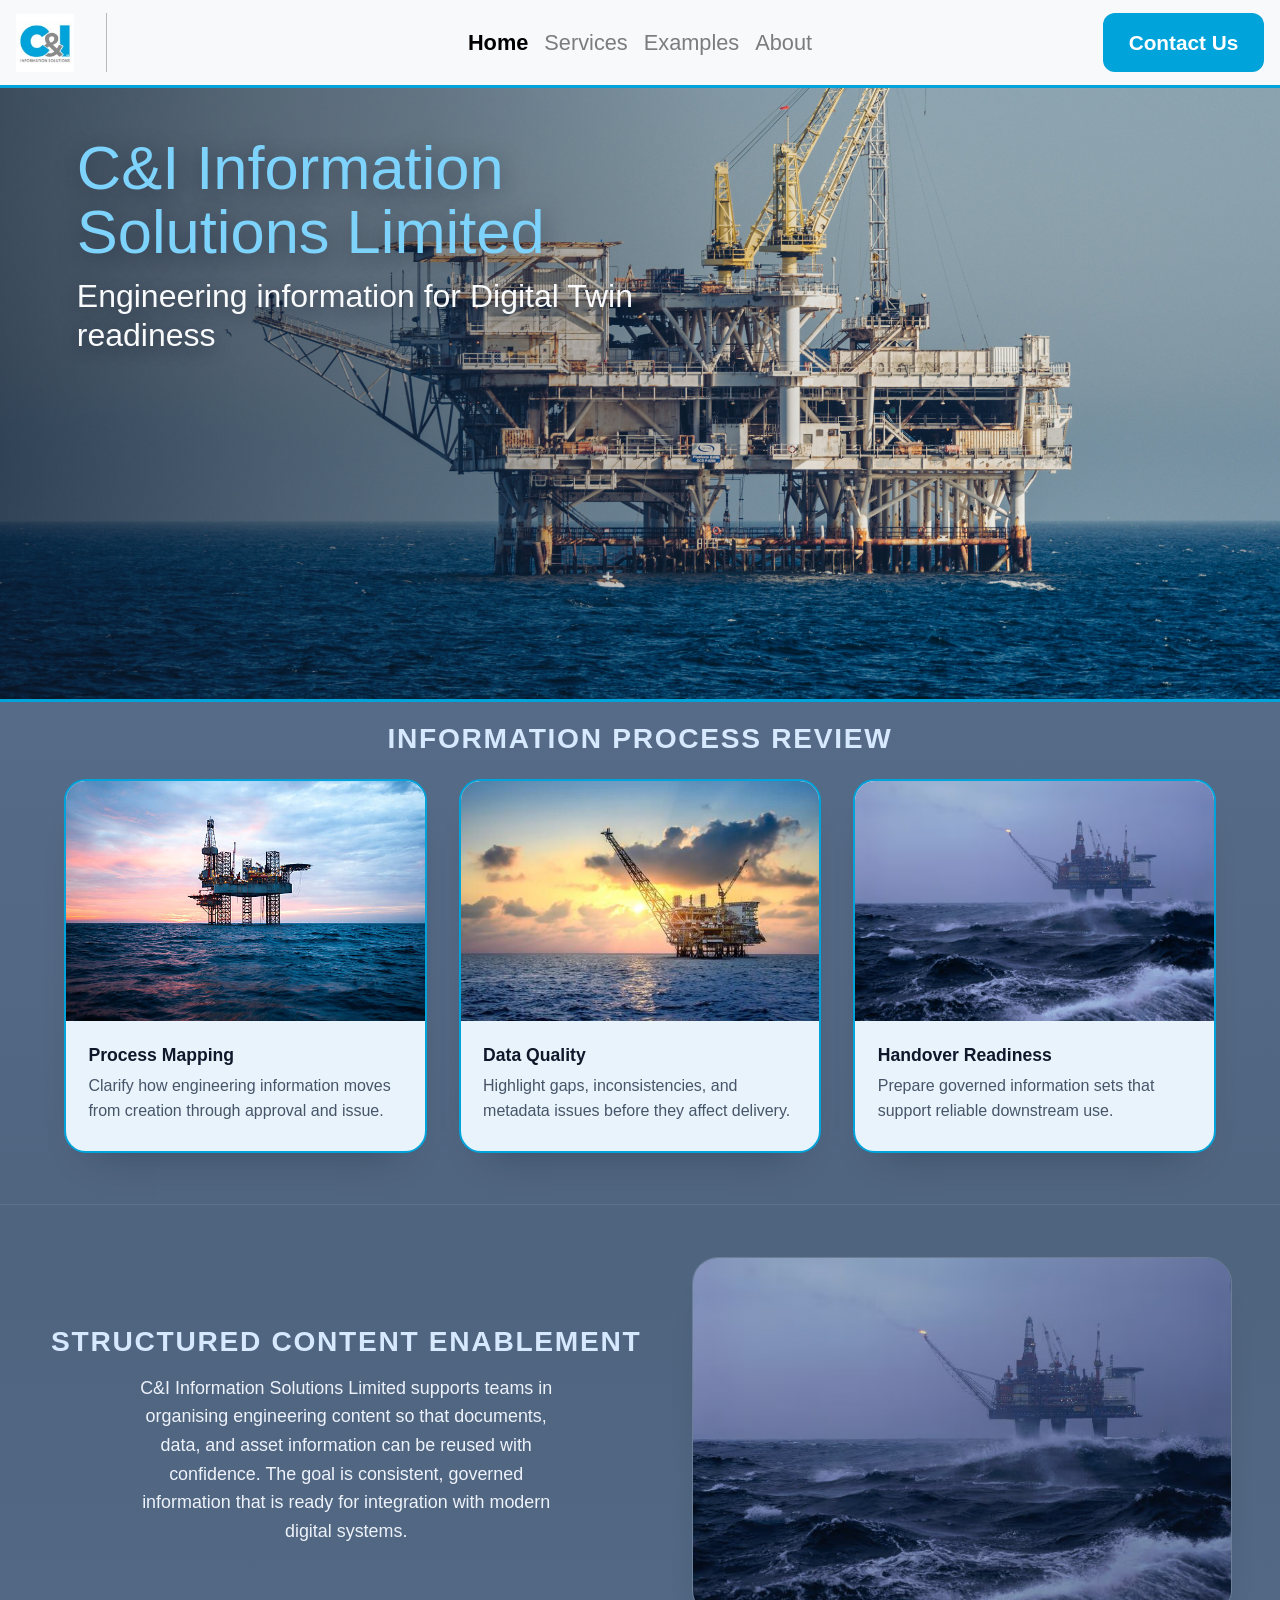
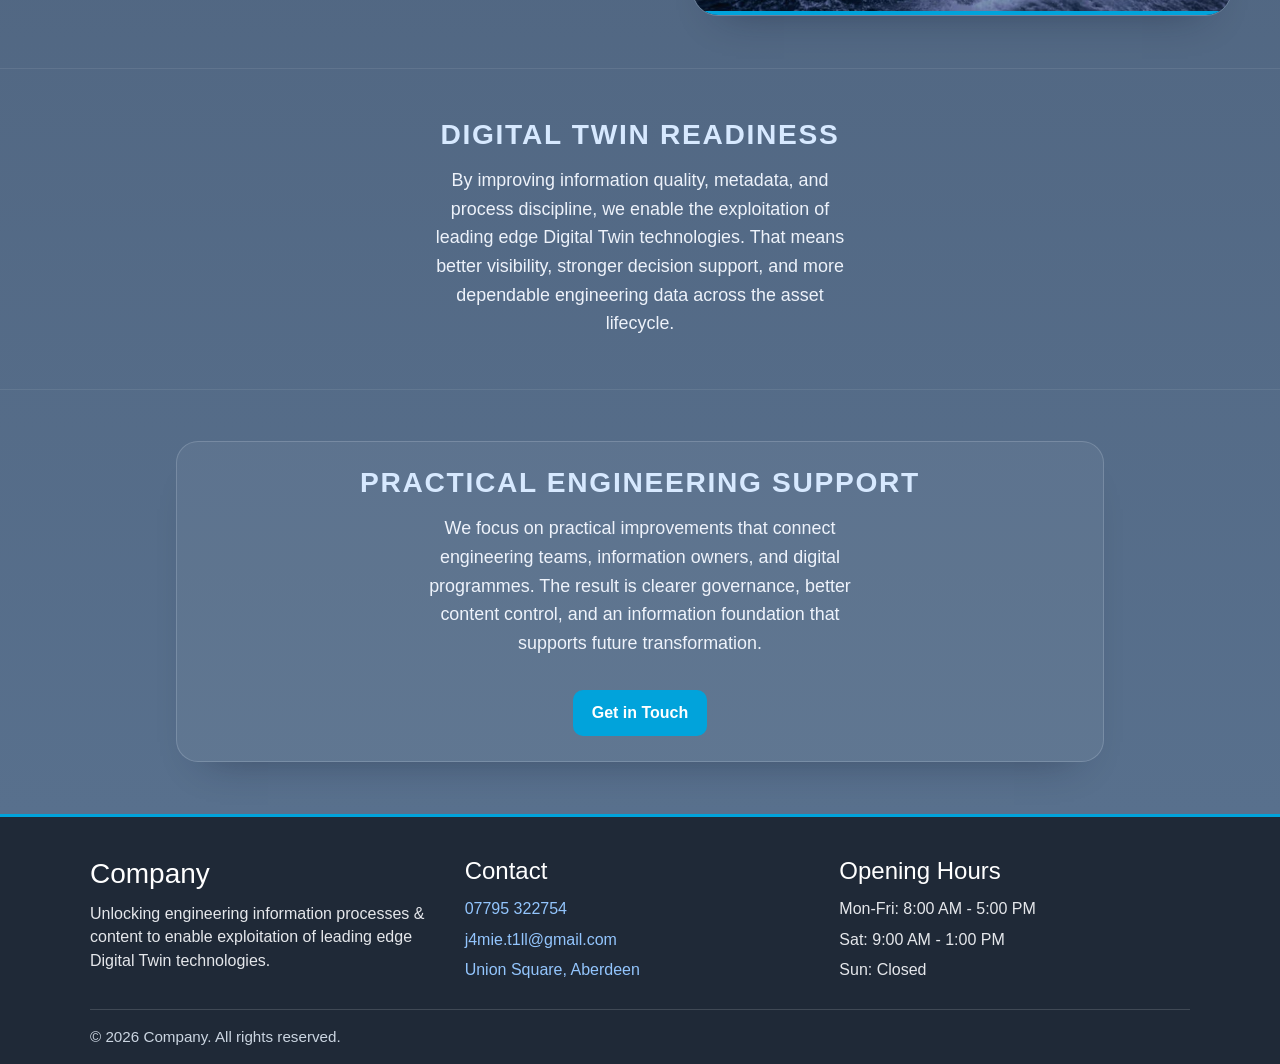
==== index.html @ 74196234 "Upload Fix - Need to organise files next" ====
<!DOCTYPE html>
<html>
<head>
    <title> Home</title>
  <meta name="viewport" content="width=device-width, initial-scale=1">
    <link rel="stylesheet" href="index.css">
    <link rel="stylesheet" href="https://codepen.io/GreenSock/pen/7ba936b34824fefdccfe2c6d9f0b740b.css">
    <link rel="stylesheet" href="https://cdn.jsdelivr.net/npm/bootstrap@4.4.1/dist/css/bootstrap.min.css" integrity="sha384-Vkoo8x4CGsO3+Hhxv8T/Q5PaXtkKtu6ug5TOeNV6gBiFeWPGFN9MuhOf23Q9Ifjh" crossorigin="anonymous">
   
    
</head>

<body id="body">

<nav class="navbar navbar-expand-lg navbar-light bg-light paddingtop-20">
  <a class="navbar-brand" href="#">
    <img class="navbar-logo" src="Logo.jpg" alt="Company logo">
  </a>
  <button class="navbar-toggler" type="button" data-toggle="collapse" data-target="#navbarNav" aria-controls="navbarNav" aria-expanded="false" aria-label="Toggle navigation">
    <span class="navbar-toggler-icon"></span>
  </button>
  <div class="collapse navbar-collapse nav-divider" id="navbarNav">
    <ul class="navbar-nav ">
      <li class="nav-item active">
        <a class="nav-link active" href="index.html">Home <span class="sr-only">(current)</span> </a>
      </li>
      <li class="nav-item">
        <a class="nav-link" href="services.html">Services</a>
      </li>
      <li class="nav-item">
        <a class="nav-link" href="examples.html">Examples</a>
      </li>
       <li class="nav-item">
        <a class="nav-link" href="about.html">About</a>
      </li>
      
    
    </ul>
    <ul class="navbar-nav ml-auto">
          <li class="nav-item contact-tag">
        <a class="nav-link" href="contact.html">Contact Us </a>
      </li>
    </ul>

  </div>
</nav>



 <div class="sections">
  <div class="description panel solid center background1">
    <div><h1>C&amp;I Information Solutions Limited</h1>
      <h2>Engineering information for Digital Twin readiness</h2>
    </div>
  </div>
  
  
    <section class="panel home-section home-section--intro reveal-section">
      <div class="section-body">
        <h3 class="panel-card-title">Information Process Review</h3>
        <div class="intro-card-grid">
          <article class="intro-card">
            <img class="intro-card-image" src="background2.jpg" alt="Engineers reviewing project information" />
            <div class="intro-card-content">
              <h4>Process Mapping</h4>
              <p>Clarify how engineering information moves from creation through approval and issue.</p>
            </div>
          </article>
          <article class="intro-card">
            <img class="intro-card-image" src="background3.jpg" alt="Digital workflow and engineering data review" />
            <div class="intro-card-content">
              <h4>Data Quality</h4>
              <p>Highlight gaps, inconsistencies, and metadata issues before they affect delivery.</p>
            </div>
          </article>
          <article class="intro-card">
            <img class="intro-card-image" src="background4.png" alt="Structured engineering planning session" />
            <div class="intro-card-content">
              <h4>Handover Readiness</h4>
              <p>Prepare governed information sets that support reliable downstream use.</p>
            </div>
          </article>
        </div>
      </div>
  </section>
    <section class="panel home-section home-section--media reveal-section">
      <div class="section-body">
        <h3 class="panel-card-title">Structured Content Enablement</h3>
        <h2 class="panel__number">C&amp;I Information Solutions Limited supports teams in organising engineering content so that documents, data, and asset information can be reused with confidence. The goal is consistent, governed information that is ready for integration with modern digital systems.</h2>
      </div>
      <figure class="section-media">
        <img class="section-media-image" src="background4.png" alt="Engineering planning workspace" />
      </figure>
  </section>
    <section class="panel home-section home-section--offset reveal-section">
      <div class="section-body">
        <h3 class="panel-card-title">Digital Twin Readiness</h3>
        <h2 class="panel__number">By improving information quality, metadata, and process discipline, we enable the exploitation of leading edge Digital Twin technologies. That means better visibility, stronger decision support, and more dependable engineering data across the asset lifecycle.</h2>
      </div>
  </section>
    <section class="panel home-section home-section--cta reveal-section">
      <div class="section-body">
        <h3 class="panel-card-title">Practical Engineering Support</h3>
        <h2 class="panel__number">We focus on practical improvements that connect engineering teams, information owners, and digital programmes. The result is clearer governance, better content control, and an information foundation that supports future transformation.</h2>
        <a class="built-to-last-contact-btn" href="contact.html">Get in Touch</a>
      </div>
  </section>
  

</div>


<footer id="ffooter" class="site-footer">
  <div class="site-footer-inner">
    <div class="footer-col">
      <h3>Company</h3>
      <p>Unlocking engineering information processes &amp; content to enable exploitation of leading edge Digital Twin technologies.</p>
    </div>

    <div class="footer-col">
      <h4>Contact</h4>
      <p><a href="tel:07795322754">07795 322754</a></p>
      <p><a href="mailto:j4mie.t1ll@gmail.com">j4mie.t1ll@gmail.com</a></p>
      <p>
        <a href="https://maps.google.com/?q=Union+Square,+Aberdeen" target="_blank" rel="noopener noreferrer">
          Union Square, Aberdeen
        </a>
      </p>
    </div>

    <div class="footer-col">
      <h4>Opening Hours</h4>
      <p>Mon-Fri: 8:00 AM - 5:00 PM</p>
      <p>Sat: 9:00 AM - 1:00 PM</p>
      <p>Sun: Closed</p>
    </div>
  </div>

  <div class="site-footer-bottom">
    <p>&copy; 2026 Company. All rights reserved.</p>
  </div>
</footer>

<script src="https://code.jquery.com/jquery-3.4.1.slim.min.js" integrity="sha384-J6qa4849blE2+poT4WnyKhv5vZF5SrPo0iEjwBvKU7imGFAV0wwj1yYfoRSJoZ+n" crossorigin="anonymous"></script>
<script src="https://cdn.jsdelivr.net/npm/popper.js@1.16.0/dist/umd/popper.min.js" integrity="sha384-Q6E9RHvbIyZFJoft+2mJbHaEWldlvI9IOYy5n3zV9zzTtmI3UksdQRVvoxMfooAo" crossorigin="anonymous"></script>
<script src="https://cdn.jsdelivr.net/npm/bootstrap@4.4.1/dist/js/bootstrap.min.js" integrity="sha384-wfSDF2E50Y2D1uUdj0O3uMBJnjuUD4Ih7YwaYd1iqfktj0Uod8GCExl3Og8ifwB6" crossorigin="anonymous"></script>
<script src="navbar-scroll.js"></script>
<script src="index.js"></script>
</body>

</html>
---- index.css ----
html, body {
  height: 100%;
  background-color: #768191;
  margin: 0;
  padding: 0;
}

:root {
  --accent-segment-color: #01a3db;
  --home-surface: #4f647f;
  --home-surface-deep: #415772;
  --home-border: rgba(233, 241, 255, 0.18);
  --home-shadow: 0 24px 40px -30px rgba(15, 23, 42, 0.45);
}

html,
body {
  height: 100%;
  margin: 0;
  padding: 0;
  background-color: #768191;
}

:root {
  --accent-segment-color: #01a3db;
  --home-surface: #5f7491;
  --home-surface-deep: #4f647f;
  --home-border: rgba(233, 241, 255, 0.18);
  --home-shadow: 0 24px 40px -30px rgba(15, 23, 42, 0.45);
}

body {
  padding-top: 0;
  color: #eaf1fb;
}

.navbar {
  position: fixed !important;
  top: 0 !important;
  left: 0 !important;
  right: 0 !important;
  width: 100% !important;
  z-index: 9999 !important;
  min-height: 88px;
  padding-top: 24px;
  padding-bottom: 24px;
  border-bottom: 3px solid var(--accent-segment-color);
  transition: transform 240ms ease, opacity 240ms ease;
  will-change: transform, opacity;
}

.navbar.navbar--hidden {
  transform: translateY(-120%);
  opacity: 0;
}

.navbar .nav-divider {
  border-left: 1px solid rgba(0, 0, 0, 0.25);
  margin-left: 1rem;
  padding-left: 1rem;
}

.navbar .nav-item.contact-tag .nav-link,
.navbar .nav-item.contact-tag .nav-link.active {
  color: white !important;
  font-weight: 700 !important;
  background-color: var(--accent-segment-color) !important;
  padding: 0.92rem 1.6rem !important;
  font-size: 1.3rem !important;
  border-radius: 12px !important;
}

.navbar .nav-item.contact-tag .nav-link:hover,
.navbar .nav-item.contact-tag .nav-link:focus {
  color: black !important;
}

.navbar-brand,
.nav-link {
  font-size: 1.16rem;
  line-height: 1.4;
}

.navbar .navbar-nav:first-of-type .nav-link {
  font-size: 1.36rem;
}

.navbar-brand {
  color: #0d6efd !important;
  font-weight: bold !important;
  font-size: 1.65rem !important;
  display: flex;
  align-items: center;
  line-height: 1;
  padding-top: 0 !important;
  padding-bottom: 0 !important;
  margin-bottom: 0;
}

.navbar-logo {
  display: block;
  height: 58px;
  width: auto;
  object-fit: contain;
}

.navbar .nav-link {
  transition: background-color 0.2s ease, color 0.2s ease;
  border-radius: 8px;
  padding: 0.5rem 0.95rem;
}

.navbar .nav-link:hover,
.navbar .nav-link:focus {
  background-color: transparent;
  color: #0d6efd !important;
}

.navbar .nav-link.active,
.navbar .nav-item.active .nav-link {
  background-color: transparent !important;
  color: black !important;
  font-weight: bold !important;
}

@media (min-width: 992px) {
  .navbar .navbar-collapse {
    position: static;
  }

  .navbar .navbar-collapse > .navbar-nav:first-of-type {
    position: absolute;
    left: 50%;
    top: 50%;
    transform: translate(-50%, -50%);
    margin: 0;
    width: max-content;
  }

  .navbar .navbar-collapse > .navbar-nav.ml-auto {
    margin-left: auto !important;
  }
}

.sections {
  position: relative;
  z-index: 5;
  display: flex;
  flex-direction: column;
  width: 100%;
  background:
    radial-gradient(circle at top right, rgba(174, 213, 255, 0.18), transparent 22%),
    linear-gradient(180deg, var(--home-surface) 0%, var(--home-surface-deep) 52%, #58708d 100%);
}

.panel {
  width: 100%;
  margin-left: 0;
  padding: 2.5rem 2rem;
  color: #f8fafc;
  background-color: transparent !important;
}

.description {
  height: 78vh;
}

.sections .description.panel {
  position: relative;
  display: flex;
  align-items: flex-start;
  justify-content: flex-start;
  min-height: 78vh;
  height: 78vh;
  padding: 8.5rem clamp(2rem, 6vw, 5rem) 60px;
  text-align: left;
  background-color: #1e293b !important;
  border-bottom: 3px solid var(--accent-segment-color);
}

.sections .description.panel.background1 {
  background: #1e293b url("test1.jpg") 0% center / 122% auto no-repeat !important;
}

.sections .description.panel::before {
  content: "";
  position: absolute;
  inset: 0;
  background: linear-gradient(90deg, rgba(15, 23, 42, 0.58) 0%, rgba(15, 23, 42, 0.34) 34%, rgba(15, 23, 42, 0.1) 56%, rgba(15, 23, 42, 0) 72%);
  pointer-events: none;
}

.sections .description.panel > div:first-child {
  position: relative;
  z-index: 2;
  max-width: 38rem;
  text-align: left;
}

.sections .description.panel > div:first-child h1 {
  margin: 0 0 0.85rem;
  font-size: clamp(2.6rem, 4.8vw, 4.35rem);
  line-height: 1.04;
  color: #7dd3fc;
  text-shadow: 0 6px 22px rgba(15, 23, 42, 0.5);
}

.sections .description.panel > div:first-child h2 {
  margin: 0;
  text-shadow: 0 4px 18px rgba(15, 23, 42, 0.45);
}

.sections > section.panel {
  display: block;
  min-height: 0;
  padding: clamp(2.6rem, 4vw, 3.9rem) clamp(1.5rem, 5vw, 3rem);
}

.sections > section.panel + section.panel {
  border-top: 1px solid rgba(255, 255, 255, 0.08);
}

.home-section {
  position: relative;
  overflow: hidden;
}

.home-section--intro {
  padding-top: 1.4rem !important;
}

.section-body {
  position: relative;
  z-index: 1;
  display: flex;
  flex-direction: column;
  justify-content: center;
  align-items: center;
  gap: 0.6rem;
  max-width: 56rem;
  margin: 0 auto;
  text-align: center;
}

.home-section--intro .section-body {
  max-width: 72rem;
  gap: 0.35rem;
}

.intro-card-grid {
  display: grid;
  grid-template-columns: repeat(3, minmax(0, 1fr));
  gap: 2rem;
  width: 100%;
  margin-top: 0.75rem;
}

.intro-card {
  overflow: hidden;
  border: 2px solid var(--accent-segment-color);
  border-radius: 22px;
  background: #e8f3fb;
  box-shadow: var(--home-shadow);
  text-align: left;
}

.intro-card-image {
  display: block;
  width: 100%;
  height: 240px;
  object-fit: cover;
}

.intro-card-content {
  padding: 1.5rem 1.4rem 1.7rem;
}

.intro-card-content h4 {
  margin: 0 0 0.55rem;
  font-size: 1.1rem;
  font-weight: 700;
  color: #0f172a;
}

.intro-card-content p {
  margin: 0;
  color: #475569;
  line-height: 1.55;
}

.panel-card-title {
  margin: 0 0 0.35rem;
  font-size: clamp(1.3rem, 2.2vw, 2rem);
  line-height: 1.1;
  font-weight: 800;
  text-transform: uppercase;
  letter-spacing: 0.06em;
  color: #d7e9ff;
}

.panel__number {
  margin: 0;
  max-width: 44ch;
  font-size: clamp(1rem, 1.4vw, 1.2rem);
  line-height: 1.6;
  color: rgba(244, 248, 255, 0.96);
}

.home-section--media {
  display: grid !important;
  grid-template-columns: minmax(0, 1.05fr) minmax(320px, 0.95fr);
  gap: clamp(1.5rem, 4vw, 3rem);
  align-items: center;
}

.home-section--media .section-body {
  max-width: none;
}

.home-section--media .section-media {
  margin: 0 auto;
}

.section-media {
  position: relative;
  z-index: 1;
  margin: 0;
  min-height: 320px;
  border-radius: 26px;
  overflow: hidden;
  border: 1px solid var(--home-border);
  box-shadow: var(--home-shadow);
}

.section-media::before {
  content: "";
  position: absolute;
  left: 0;
  right: 0;
  bottom: 0;
  height: 4px;
  background: var(--accent-segment-color);
  z-index: 3;
}

.section-media::after {
  content: "";
  position: absolute;
  inset: 0;
  background: linear-gradient(145deg, rgba(15, 23, 42, 0.08), rgba(15, 23, 42, 0.3));
  z-index: 2;
}

.section-media-image {
  display: block;
  width: 100%;
  height: 100%;
  min-height: 320px;
  object-fit: cover;
  object-position: center 28%;
}

.home-section--offset {
  display: block !important;
}

.home-section--offset .section-body {
  max-width: 48rem;
  margin: 0 auto;
  text-align: center;
  align-items: center;
}

.home-section--cta .section-body {
  max-width: 58rem;
  padding: clamp(1rem, 2vw, 1.6rem) clamp(1rem, 3vw, 2rem);
  border: 1px solid var(--home-border);
  border-radius: 22px;
  background: rgba(255, 255, 255, 0.05);
  box-shadow: var(--home-shadow);
}

.built-to-last-contact-btn {
  display: inline-block;
  align-self: center;
  margin-top: 1.4rem;
  padding: 0.7rem 1.2rem;
  border-radius: 10px;
  background-color: var(--accent-segment-color);
  color: #ffffff;
  font-weight: 700;
  text-decoration: none;
  transition: transform 0.2s ease, background-color 0.2s ease;
}

.built-to-last-contact-btn:hover,
.built-to-last-contact-btn:focus {
  background-color: #0d6efd;
  color: #ffffff;
  text-decoration: none;
  transform: translateY(-1px);
}

.reveal-section {
  opacity: 0;
  transform: translateY(34px);
  transition: opacity 620ms ease, transform 620ms cubic-bezier(0.22, 0.61, 0.36, 1);
}

.reveal-section.is-visible {
  opacity: 1;
  transform: translateY(0);
}

#ffooter.site-footer {
  height: auto;
  background: #1f2937;
  color: #e5e7eb;
  padding: 2.5rem 1.5rem 1rem;
  border-top: 3px solid var(--accent-segment-color);
}

.site-footer-inner {
  max-width: 1100px;
  margin: 0 auto;
  display: grid;
  grid-template-columns: repeat(3, minmax(0, 1fr));
  gap: 1.5rem;
}

.footer-col h3,
.footer-col h4 {
  margin: 0 0 0.75rem;
  color: #ffffff;
}

.footer-col p {
  margin: 0 0 0.45rem;
  line-height: 1.45;
}

.footer-col a {
  color: #93c5fd;
  text-decoration: none;
}

.footer-col a:hover,
.footer-col a:focus {
  color: #bfdbfe;
  text-decoration: underline;
}

.site-footer-bottom {
  max-width: 1100px;
  margin: 1.25rem auto 0;
  padding-top: 1rem;
  border-top: 1px solid rgba(255, 255, 255, 0.15);
}

.site-footer-bottom p {
  margin: 0;
  color: #cbd5e1;
  font-size: 0.95rem;
}

@media (max-width: 991px) {
  .sections .description.panel {
    min-height: 70vh;
    height: 70vh;
    padding: 7rem 1.25rem 60px;
  }

  .sections .description.panel.background1 {
    background-position: 0% center !important;
    background-size: cover !important;
  }

  .sections .description.panel::before {
    background: linear-gradient(180deg, rgba(15, 23, 42, 0.54) 0%, rgba(15, 23, 42, 0.28) 54%, rgba(15, 23, 42, 0.08) 100%);
  }

  .home-section--media {
    grid-template-columns: 1fr;
  }

  .home-section--offset {
    display: block !important;
  }

  .section-body,
  .home-section--offset .section-body {
    max-width: none;
    text-align: left;
    align-items: flex-start;
  }

  .intro-card-grid {
    grid-template-columns: 1fr;
  }

  .section-media,
  .section-media-image {
    min-height: 220px;
  }
}

@media (max-width: 900px) {
  .site-footer-inner {
    grid-template-columns: 1fr;
  }
}
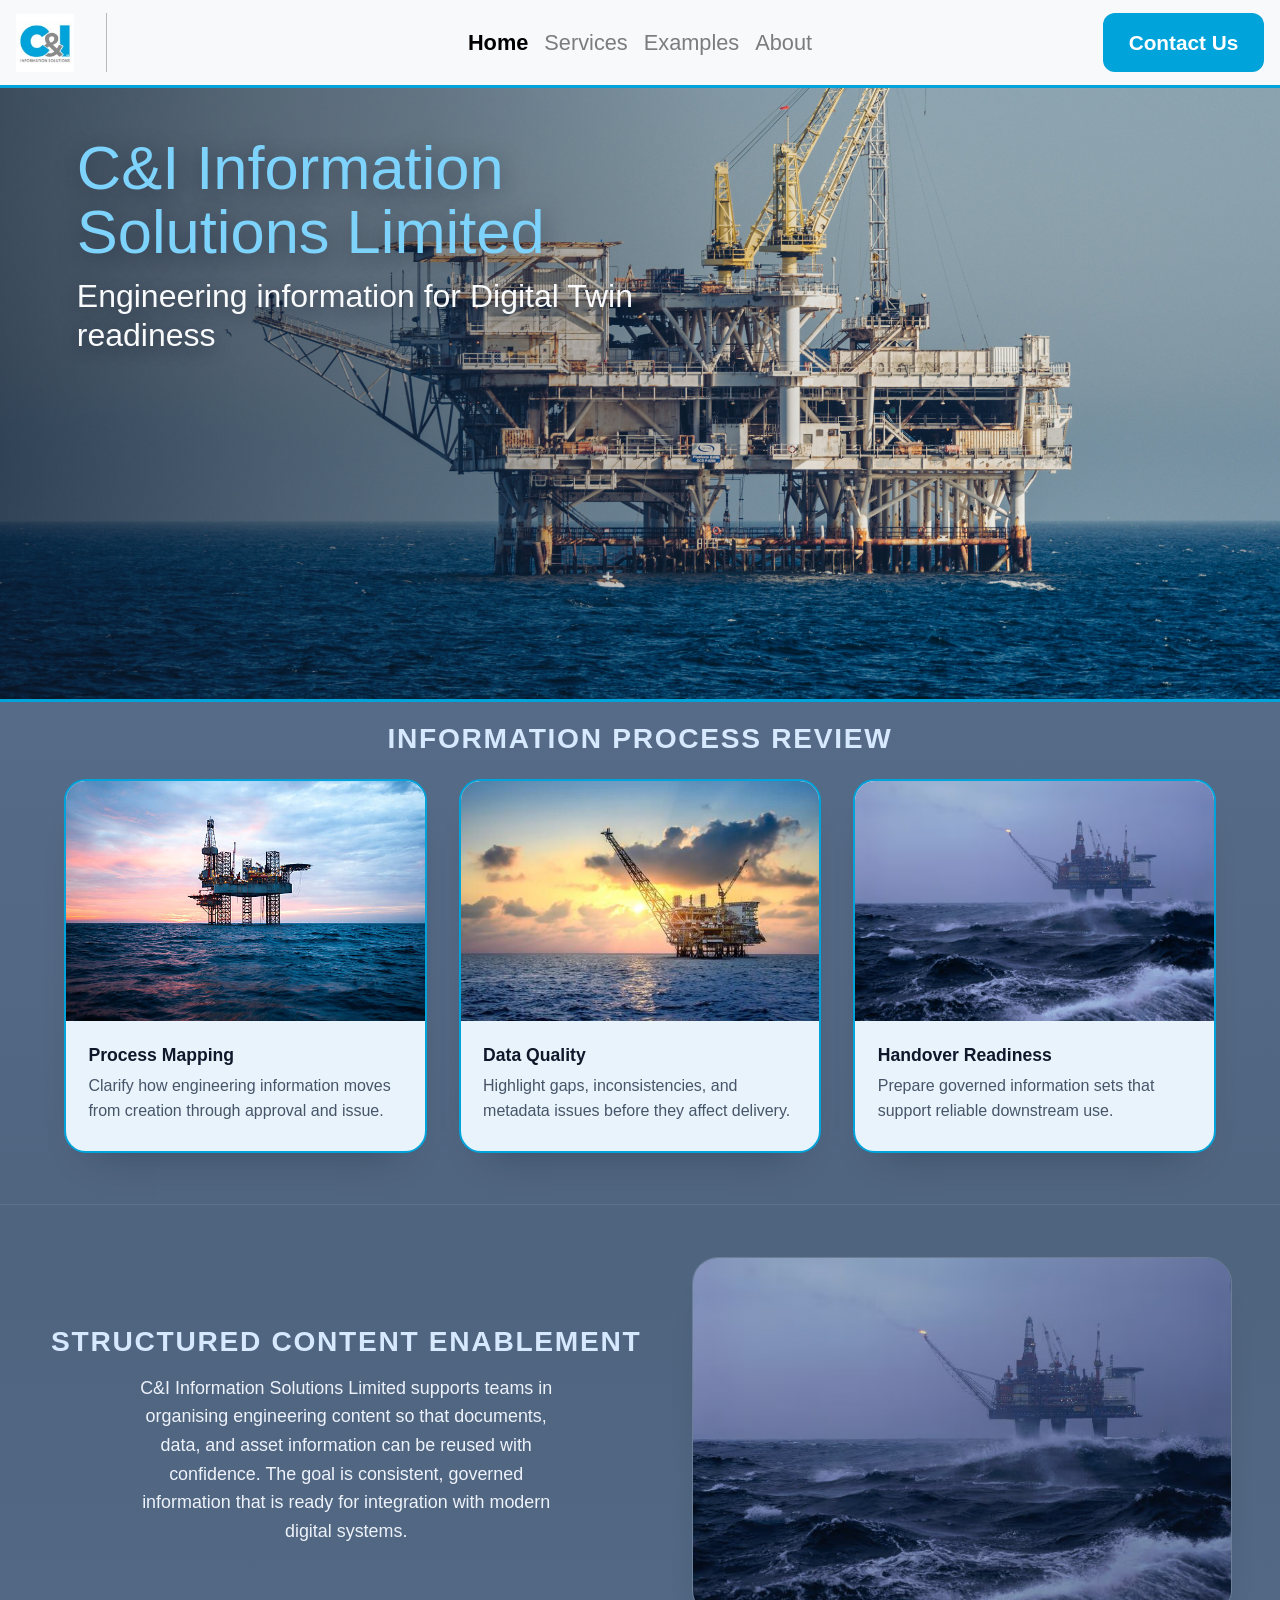
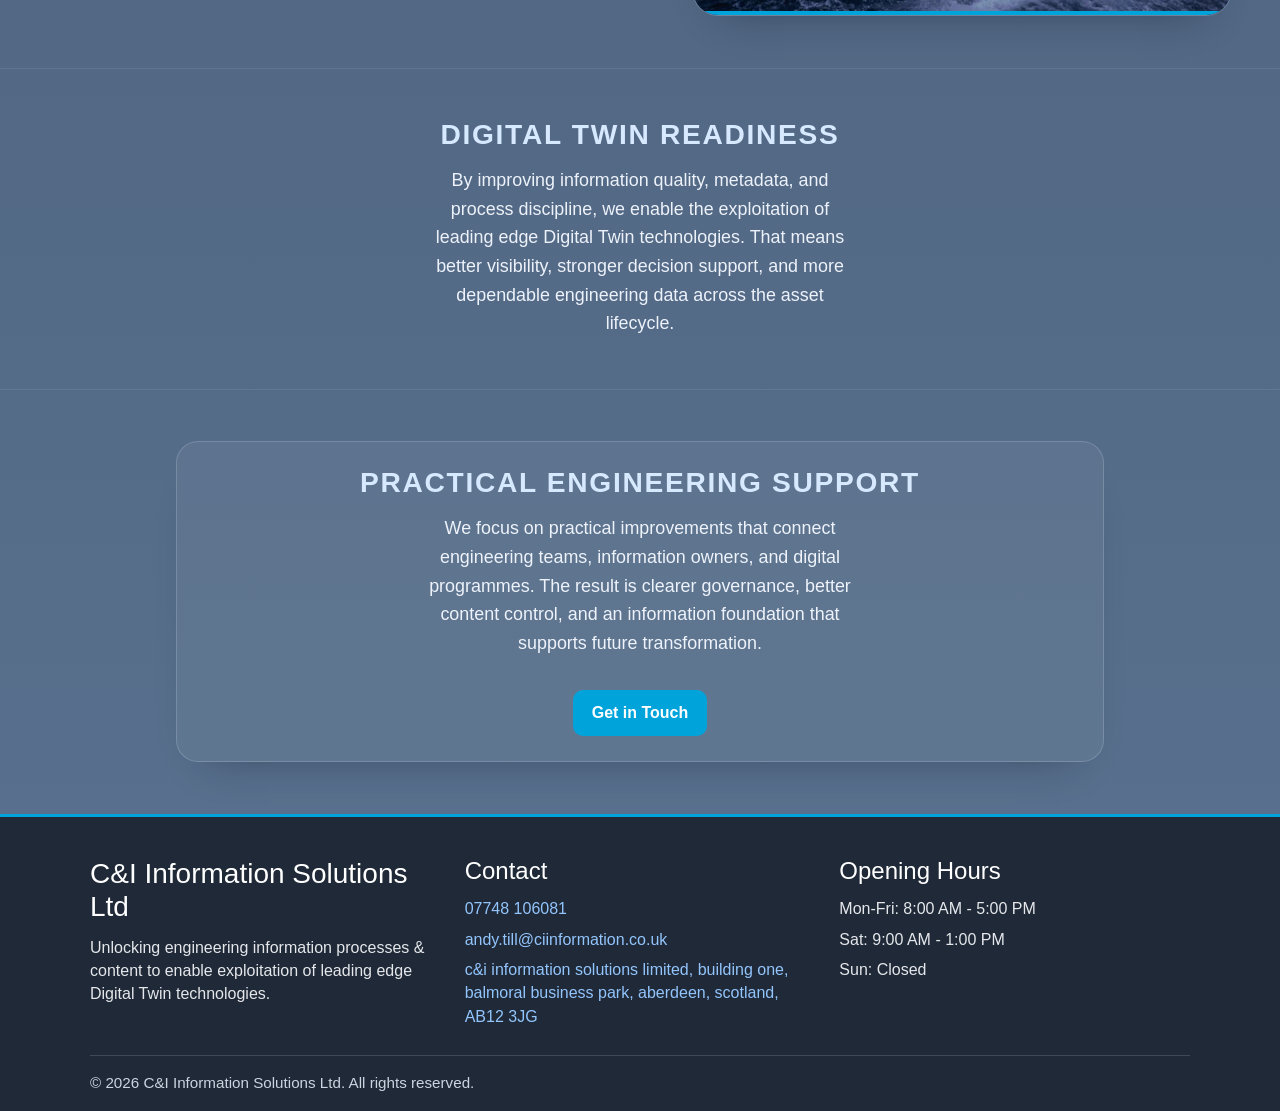
==== commit ec09f9b9: "Updated Contact Information" ====
--- a/index.html
+++ b/index.html
@@ -3,7 +3,7 @@
 <head>
     <title> Home</title>
   <meta name="viewport" content="width=device-width, initial-scale=1">
-    <link rel="stylesheet" href="index.css">
+    <link rel="stylesheet" href="style/index.css">
     <link rel="stylesheet" href="https://codepen.io/GreenSock/pen/7ba936b34824fefdccfe2c6d9f0b740b.css">
     <link rel="stylesheet" href="https://cdn.jsdelivr.net/npm/bootstrap@4.4.1/dist/css/bootstrap.min.css" integrity="sha384-Vkoo8x4CGsO3+Hhxv8T/Q5PaXtkKtu6ug5TOeNV6gBiFeWPGFN9MuhOf23Q9Ifjh" crossorigin="anonymous">
    
@@ -14,7 +14,7 @@
 
 <nav class="navbar navbar-expand-lg navbar-light bg-light paddingtop-20">
   <a class="navbar-brand" href="#">
-    <img class="navbar-logo" src="Logo.jpg" alt="Company logo">
+    <img class="navbar-logo" src="image/Logo.jpg" alt="Company logo">
   </a>
   <button class="navbar-toggler" type="button" data-toggle="collapse" data-target="#navbarNav" aria-controls="navbarNav" aria-expanded="false" aria-label="Toggle navigation">
     <span class="navbar-toggler-icon"></span>
@@ -60,21 +60,21 @@
         <h3 class="panel-card-title">Information Process Review</h3>
         <div class="intro-card-grid">
           <article class="intro-card">
-            <img class="intro-card-image" src="background2.jpg" alt="Engineers reviewing project information" />
+            <img class="intro-card-image" src="image/background2.jpg" alt="Engineers reviewing project information" />
             <div class="intro-card-content">
               <h4>Process Mapping</h4>
               <p>Clarify how engineering information moves from creation through approval and issue.</p>
             </div>
           </article>
           <article class="intro-card">
-            <img class="intro-card-image" src="background3.jpg" alt="Digital workflow and engineering data review" />
+            <img class="intro-card-image" src="image/background3.jpg" alt="Digital workflow and engineering data review" />
             <div class="intro-card-content">
               <h4>Data Quality</h4>
               <p>Highlight gaps, inconsistencies, and metadata issues before they affect delivery.</p>
             </div>
           </article>
           <article class="intro-card">
-            <img class="intro-card-image" src="background4.png" alt="Structured engineering planning session" />
+            <img class="intro-card-image" src="image/background4.png" alt="Structured engineering planning session" />
             <div class="intro-card-content">
               <h4>Handover Readiness</h4>
               <p>Prepare governed information sets that support reliable downstream use.</p>
@@ -89,7 +89,7 @@
         <h2 class="panel__number">C&amp;I Information Solutions Limited supports teams in organising engineering content so that documents, data, and asset information can be reused with confidence. The goal is consistent, governed information that is ready for integration with modern digital systems.</h2>
       </div>
       <figure class="section-media">
-        <img class="section-media-image" src="background4.png" alt="Engineering planning workspace" />
+        <img class="section-media-image" src="image/background4.png" alt="Engineering planning workspace" />
       </figure>
   </section>
     <section class="panel home-section home-section--offset reveal-section">
@@ -113,17 +113,17 @@
 <footer id="ffooter" class="site-footer">
   <div class="site-footer-inner">
     <div class="footer-col">
-      <h3>Company</h3>
+      <h3>C&I Information Solutions Ltd</h3>
       <p>Unlocking engineering information processes &amp; content to enable exploitation of leading edge Digital Twin technologies.</p>
     </div>
 
     <div class="footer-col">
       <h4>Contact</h4>
-      <p><a href="tel:07795322754">07795 322754</a></p>
-      <p><a href="mailto:j4mie.t1ll@gmail.com">j4mie.t1ll@gmail.com</a></p>
+      <p><a href="tel:07748106081">07748 106081</a></p>
+      <p><a href="mailto:andy.till@ciinformation.co.uk">andy.till@ciinformation.co.uk</a></p>
       <p>
-        <a href="https://maps.google.com/?q=Union+Square,+Aberdeen" target="_blank" rel="noopener noreferrer">
-          Union Square, Aberdeen
+        <a href="https://maps.google.com/?q=c%26i+information+solutions+limited,+building+one,+balmoral+business+park,+aberdeen,+scotland,+AB12+3JG" target="_blank" rel="noopener noreferrer">
+          c&amp;i information solutions limited, building one, balmoral business park, aberdeen, scotland, AB12 3JG
         </a>
       </p>
     </div>
@@ -137,7 +137,7 @@
   </div>
 
   <div class="site-footer-bottom">
-    <p>&copy; 2026 Company. All rights reserved.</p>
+    <p>&copy; 2026 C&I Information Solutions Ltd. All rights reserved.</p>
   </div>
 </footer>
 
--- a/style/index.css
+++ b/style/index.css
@@ -0,0 +1,511 @@
+html, body {
+  height: 100%;
+  background-color: #768191;
+  margin: 0;
+  padding: 0;
+}
+
+:root {
+  --accent-segment-color: #01a3db;
+  --home-surface: #4f647f;
+  --home-surface-deep: #415772;
+  --home-border: rgba(233, 241, 255, 0.18);
+  --home-shadow: 0 24px 40px -30px rgba(15, 23, 42, 0.45);
+}
+
+html,
+body {
+  height: 100%;
+  margin: 0;
+  padding: 0;
+  background-color: #768191;
+}
+
+:root {
+  --accent-segment-color: #01a3db;
+  --home-surface: #5f7491;
+  --home-surface-deep: #4f647f;
+  --home-border: rgba(233, 241, 255, 0.18);
+  --home-shadow: 0 24px 40px -30px rgba(15, 23, 42, 0.45);
+}
+
+body {
+  padding-top: 0;
+  color: #eaf1fb;
+}
+
+.navbar {
+  position: fixed !important;
+  top: 0 !important;
+  left: 0 !important;
+  right: 0 !important;
+  width: 100% !important;
+  z-index: 9999 !important;
+  min-height: 88px;
+  padding-top: 24px;
+  padding-bottom: 24px;
+  border-bottom: 3px solid var(--accent-segment-color);
+  transition: transform 240ms ease, opacity 240ms ease;
+  will-change: transform, opacity;
+}
+
+.navbar.navbar--hidden {
+  transform: translateY(-120%);
+  opacity: 0;
+}
+
+.navbar .nav-divider {
+  border-left: 1px solid rgba(0, 0, 0, 0.25);
+  margin-left: 1rem;
+  padding-left: 1rem;
+}
+
+.navbar .nav-item.contact-tag .nav-link,
+.navbar .nav-item.contact-tag .nav-link.active {
+  color: white !important;
+  font-weight: 700 !important;
+  background-color: var(--accent-segment-color) !important;
+  padding: 0.92rem 1.6rem !important;
+  font-size: 1.3rem !important;
+  border-radius: 12px !important;
+}
+
+.navbar .nav-item.contact-tag .nav-link:hover,
+.navbar .nav-item.contact-tag .nav-link:focus {
+  color: black !important;
+}
+
+.navbar-brand,
+.nav-link {
+  font-size: 1.16rem;
+  line-height: 1.4;
+}
+
+.navbar .navbar-nav:first-of-type .nav-link {
+  font-size: 1.36rem;
+}
+
+.navbar-brand {
+  color: #0d6efd !important;
+  font-weight: bold !important;
+  font-size: 1.65rem !important;
+  display: flex;
+  align-items: center;
+  line-height: 1;
+  padding-top: 0 !important;
+  padding-bottom: 0 !important;
+  margin-bottom: 0;
+}
+
+.navbar-logo {
+  display: block;
+  height: 58px;
+  width: auto;
+  object-fit: contain;
+}
+
+.navbar .nav-link {
+  transition: background-color 0.2s ease, color 0.2s ease;
+  border-radius: 8px;
+  padding: 0.5rem 0.95rem;
+}
+
+.navbar .nav-link:hover,
+.navbar .nav-link:focus {
+  background-color: transparent;
+  color: #0d6efd !important;
+}
+
+.navbar .nav-link.active,
+.navbar .nav-item.active .nav-link {
+  background-color: transparent !important;
+  color: black !important;
+  font-weight: bold !important;
+}
+
+@media (min-width: 992px) {
+  .navbar .navbar-collapse {
+    position: static;
+  }
+
+  .navbar .navbar-collapse > .navbar-nav:first-of-type {
+    position: absolute;
+    left: 50%;
+    top: 50%;
+    transform: translate(-50%, -50%);
+    margin: 0;
+    width: max-content;
+  }
+
+  .navbar .navbar-collapse > .navbar-nav.ml-auto {
+    margin-left: auto !important;
+  }
+}
+
+.sections {
+  position: relative;
+  z-index: 5;
+  display: flex;
+  flex-direction: column;
+  width: 100%;
+  background:
+    radial-gradient(circle at top right, rgba(174, 213, 255, 0.18), transparent 22%),
+    linear-gradient(180deg, var(--home-surface) 0%, var(--home-surface-deep) 52%, #58708d 100%);
+}
+
+.panel {
+  width: 100%;
+  margin-left: 0;
+  padding: 2.5rem 2rem;
+  color: #f8fafc;
+  background-color: transparent !important;
+}
+
+.description {
+  height: 78vh;
+}
+
+.sections .description.panel {
+  position: relative;
+  display: flex;
+  align-items: flex-start;
+  justify-content: flex-start;
+  min-height: 78vh;
+  height: 78vh;
+  padding: 8.5rem clamp(2rem, 6vw, 5rem) 60px;
+  text-align: left;
+  background-color: #1e293b !important;
+  border-bottom: 3px solid var(--accent-segment-color);
+}
+
+.sections .description.panel.background1 {
+  background: #1e293b url("../image/test1.jpg") 0% center / 122% auto no-repeat !important;
+}
+
+.sections .description.panel::before {
+  content: "";
+  position: absolute;
+  inset: 0;
+  background: linear-gradient(90deg, rgba(15, 23, 42, 0.58) 0%, rgba(15, 23, 42, 0.34) 34%, rgba(15, 23, 42, 0.1) 56%, rgba(15, 23, 42, 0) 72%);
+  pointer-events: none;
+}
+
+.sections .description.panel > div:first-child {
+  position: relative;
+  z-index: 2;
+  max-width: 38rem;
+  text-align: left;
+}
+
+.sections .description.panel > div:first-child h1 {
+  margin: 0 0 0.85rem;
+  font-size: clamp(2.6rem, 4.8vw, 4.35rem);
+  line-height: 1.04;
+  color: #7dd3fc;
+  text-shadow: 0 6px 22px rgba(15, 23, 42, 0.5);
+}
+
+.sections .description.panel > div:first-child h2 {
+  margin: 0;
+  text-shadow: 0 4px 18px rgba(15, 23, 42, 0.45);
+}
+
+.sections > section.panel {
+  display: block;
+  min-height: 0;
+  padding: clamp(2.6rem, 4vw, 3.9rem) clamp(1.5rem, 5vw, 3rem);
+}
+
+.sections > section.panel + section.panel {
+  border-top: 1px solid rgba(255, 255, 255, 0.08);
+}
+
+.home-section {
+  position: relative;
+  overflow: hidden;
+}
+
+.home-section--intro {
+  padding-top: 1.4rem !important;
+}
+
+.section-body {
+  position: relative;
+  z-index: 1;
+  display: flex;
+  flex-direction: column;
+  justify-content: center;
+  align-items: center;
+  gap: 0.6rem;
+  max-width: 56rem;
+  margin: 0 auto;
+  text-align: center;
+}
+
+.home-section--intro .section-body {
+  max-width: 72rem;
+  gap: 0.35rem;
+}
+
+.intro-card-grid {
+  display: grid;
+  grid-template-columns: repeat(3, minmax(0, 1fr));
+  gap: 2rem;
+  width: 100%;
+  margin-top: 0.75rem;
+}
+
+.intro-card {
+  overflow: hidden;
+  border: 2px solid var(--accent-segment-color);
+  border-radius: 22px;
+  background: #e8f3fb;
+  box-shadow: var(--home-shadow);
+  text-align: left;
+}
+
+.intro-card-image {
+  display: block;
+  width: 100%;
+  height: 240px;
+  object-fit: cover;
+}
+
+.intro-card-content {
+  padding: 1.5rem 1.4rem 1.7rem;
+}
+
+.intro-card-content h4 {
+  margin: 0 0 0.55rem;
+  font-size: 1.1rem;
+  font-weight: 700;
+  color: #0f172a;
+}
+
+.intro-card-content p {
+  margin: 0;
+  color: #475569;
+  line-height: 1.55;
+}
+
+.panel-card-title {
+  margin: 0 0 0.35rem;
+  font-size: clamp(1.3rem, 2.2vw, 2rem);
+  line-height: 1.1;
+  font-weight: 800;
+  text-transform: uppercase;
+  letter-spacing: 0.06em;
+  color: #d7e9ff;
+}
+
+.panel__number {
+  margin: 0;
+  max-width: 44ch;
+  font-size: clamp(1rem, 1.4vw, 1.2rem);
+  line-height: 1.6;
+  color: rgba(244, 248, 255, 0.96);
+}
+
+.home-section--media {
+  display: grid !important;
+  grid-template-columns: minmax(0, 1.05fr) minmax(320px, 0.95fr);
+  gap: clamp(1.5rem, 4vw, 3rem);
+  align-items: center;
+}
+
+.home-section--media .section-body {
+  max-width: none;
+}
+
+.home-section--media .section-media {
+  margin: 0 auto;
+}
+
+.section-media {
+  position: relative;
+  z-index: 1;
+  margin: 0;
+  min-height: 320px;
+  border-radius: 26px;
+  overflow: hidden;
+  border: 1px solid var(--home-border);
+  box-shadow: var(--home-shadow);
+}
+
+.section-media::before {
+  content: "";
+  position: absolute;
+  left: 0;
+  right: 0;
+  bottom: 0;
+  height: 4px;
+  background: var(--accent-segment-color);
+  z-index: 3;
+}
+
+.section-media::after {
+  content: "";
+  position: absolute;
+  inset: 0;
+  background: linear-gradient(145deg, rgba(15, 23, 42, 0.08), rgba(15, 23, 42, 0.3));
+  z-index: 2;
+}
+
+.section-media-image {
+  display: block;
+  width: 100%;
+  height: 100%;
+  min-height: 320px;
+  object-fit: cover;
+  object-position: center 28%;
+}
+
+.home-section--offset {
+  display: block !important;
+}
+
+.home-section--offset .section-body {
+  max-width: 48rem;
+  margin: 0 auto;
+  text-align: center;
+  align-items: center;
+}
+
+.home-section--cta .section-body {
+  max-width: 58rem;
+  padding: clamp(1rem, 2vw, 1.6rem) clamp(1rem, 3vw, 2rem);
+  border: 1px solid var(--home-border);
+  border-radius: 22px;
+  background: rgba(255, 255, 255, 0.05);
+  box-shadow: var(--home-shadow);
+}
+
+.built-to-last-contact-btn {
+  display: inline-block;
+  align-self: center;
+  margin-top: 1.4rem;
+  padding: 0.7rem 1.2rem;
+  border-radius: 10px;
+  background-color: var(--accent-segment-color);
+  color: #ffffff;
+  font-weight: 700;
+  text-decoration: none;
+  transition: transform 0.2s ease, background-color 0.2s ease;
+}
+
+.built-to-last-contact-btn:hover,
+.built-to-last-contact-btn:focus {
+  background-color: #0d6efd;
+  color: #ffffff;
+  text-decoration: none;
+  transform: translateY(-1px);
+}
+
+.reveal-section {
+  opacity: 0;
+  transform: translateY(34px);
+  transition: opacity 620ms ease, transform 620ms cubic-bezier(0.22, 0.61, 0.36, 1);
+}
+
+.reveal-section.is-visible {
+  opacity: 1;
+  transform: translateY(0);
+}
+
+#ffooter.site-footer {
+  height: auto;
+  background: #1f2937;
+  color: #e5e7eb;
+  padding: 2.5rem 1.5rem 1rem;
+  border-top: 3px solid var(--accent-segment-color);
+}
+
+.site-footer-inner {
+  max-width: 1100px;
+  margin: 0 auto;
+  display: grid;
+  grid-template-columns: repeat(3, minmax(0, 1fr));
+  gap: 1.5rem;
+}
+
+.footer-col h3,
+.footer-col h4 {
+  margin: 0 0 0.75rem;
+  color: #ffffff;
+}
+
+.footer-col p {
+  margin: 0 0 0.45rem;
+  line-height: 1.45;
+}
+
+.footer-col a {
+  color: #93c5fd;
+  text-decoration: none;
+}
+
+.footer-col a:hover,
+.footer-col a:focus {
+  color: #bfdbfe;
+  text-decoration: underline;
+}
+
+.site-footer-bottom {
+  max-width: 1100px;
+  margin: 1.25rem auto 0;
+  padding-top: 1rem;
+  border-top: 1px solid rgba(255, 255, 255, 0.15);
+}
+
+.site-footer-bottom p {
+  margin: 0;
+  color: #cbd5e1;
+  font-size: 0.95rem;
+}
+
+@media (max-width: 991px) {
+  .sections .description.panel {
+    min-height: 70vh;
+    height: 70vh;
+    padding: 7rem 1.25rem 60px;
+  }
+
+  .sections .description.panel.background1 {
+    background-position: 0% center !important;
+    background-size: cover !important;
+  }
+
+  .sections .description.panel::before {
+    background: linear-gradient(180deg, rgba(15, 23, 42, 0.54) 0%, rgba(15, 23, 42, 0.28) 54%, rgba(15, 23, 42, 0.08) 100%);
+  }
+
+  .home-section--media {
+    grid-template-columns: 1fr;
+  }
+
+  .home-section--offset {
+    display: block !important;
+  }
+
+  .section-body,
+  .home-section--offset .section-body {
+    max-width: none;
+    text-align: left;
+    align-items: flex-start;
+  }
+
+  .intro-card-grid {
+    grid-template-columns: 1fr;
+  }
+
+  .section-media,
+  .section-media-image {
+    min-height: 220px;
+  }
+}
+
+@media (max-width: 900px) {
+  .site-footer-inner {
+    grid-template-columns: 1fr;
+  }
+}
